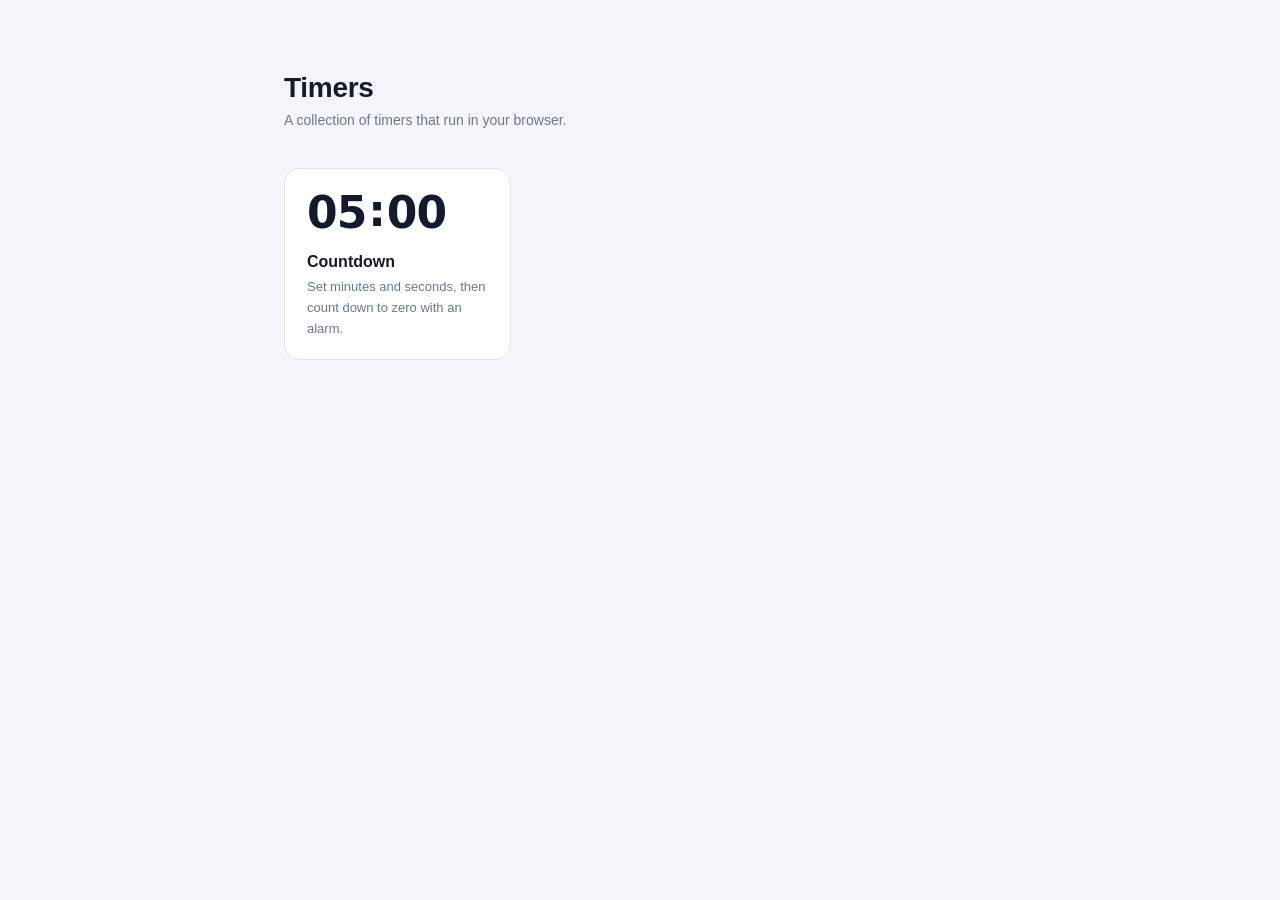
==== index.html @ 2de7f892 "テーマ設定をタイマーごとに独立させ、一覧ページはライト表示だけにする - localStorage はドメイン全体で共有されるため、カウントダウンタイマーのテーマの   保存キーを timer-the" ====
<!doctype html>
<html lang="en">
<head>
  <meta charset="utf-8">
  <meta name="viewport" content="width=device-width, initial-scale=1">
  <title>Timers</title>
  <style>
    /* 一覧はテーマを持たず、ライト表示だけにする (テーマの有無は各タイマーに任せる)。
       色とフォントは countdown/style.css のライトテーマと同じ値を使う */
    :root {
      color-scheme: light;
      --bg: #f4f6fb;
      --surface: #ffffff;
      --border: #dfe4ee;
      --text: #131a2b;
      --text-dim: #6b7690;
      --accent: #2f5fe0;
    }

    :root {
      --font-display: "SF Pro Display", -apple-system, BlinkMacSystemFont, "Segoe UI", Roboto,
        "Helvetica Neue", system-ui, sans-serif;
    }

    * { box-sizing: border-box; }

    html { -webkit-text-size-adjust: 100%; }

    body {
      margin: 0;
      min-height: 100vh;
      min-height: 100dvh;
      background: var(--bg);
      color: var(--text);
      font-family: "Helvetica Neue", Arial, "Hiragino Kaku Gothic ProN", "Hiragino Sans", Meiryo, sans-serif;
      -webkit-font-smoothing: antialiased;
    }

    .page {
      max-width: 760px;
      margin: 0 auto;
      padding: 72px 24px 48px;
    }

    .page__title {
      margin: 0;
      font-size: 28px;
      font-weight: 700;
      letter-spacing: -0.01em;
    }

    .page__lead {
      margin: 8px 0 0;
      font-size: 14px;
      color: var(--text-dim);
    }

    .timers {
      display: grid;
      grid-template-columns: repeat(auto-fill, minmax(220px, 1fr));
      gap: 16px;
      margin: 40px 0 0;
      padding: 0;
      list-style: none;
    }

    .timer-card {
      display: flex;
      flex-direction: column;
      gap: 18px;
      height: 100%;
      padding: 22px 22px 20px;
      border: 1px solid var(--border);
      border-radius: 16px;
      background: var(--surface);
      color: inherit;
      text-decoration: none;
      transition: border-color 0.15s ease;
    }

    .timer-card:hover { border-color: var(--accent); }

    .timer-card:focus-visible {
      outline: 2px solid var(--accent);
      outline-offset: 2px;
    }

    /* タイマーの見た目をそのまま縮めた飾り。読み上げは下の名前と説明に任せる */
    .timer-card__face {
      font-family: var(--font-display);
      font-size: 44px;
      font-weight: 700;
      font-variant-numeric: tabular-nums;
      letter-spacing: -0.02em;
      line-height: 1;
    }

    /* タイマー本体と同じく、細いコロンを視覚的な中心まで少し持ち上げる */
    .timer-card__colon {
      position: relative;
      top: -0.04em;
      margin: 0 0.04em;
    }

    .timer-card__name {
      margin: 0;
      font-size: 16px;
      font-weight: 600;
    }

    .timer-card__desc {
      margin: 6px 0 0;
      font-size: 13px;
      line-height: 1.6;
      color: var(--text-dim);
    }

    @media (max-width: 480px) {
      .page { padding-top: 48px; }
    }
  </style>
</head>
<body>
  <main class="page">
    <h1 class="page__title">Timers</h1>
    <p class="page__lead">A collection of timers that run in your browser.</p>

    <!-- タイマーを追加したら、ここに li を 1 つ足す -->
    <ul class="timers">
      <li>
        <a class="timer-card" href="countdown/">
          <span class="timer-card__face" aria-hidden="true">05<span class="timer-card__colon">:</span>00</span>
          <div>
            <h2 class="timer-card__name">Countdown</h2>
            <p class="timer-card__desc">Set minutes and seconds, then count down to zero with an alarm.</p>
          </div>
        </a>
      </li>
    </ul>
  </main>
</body>
</html>
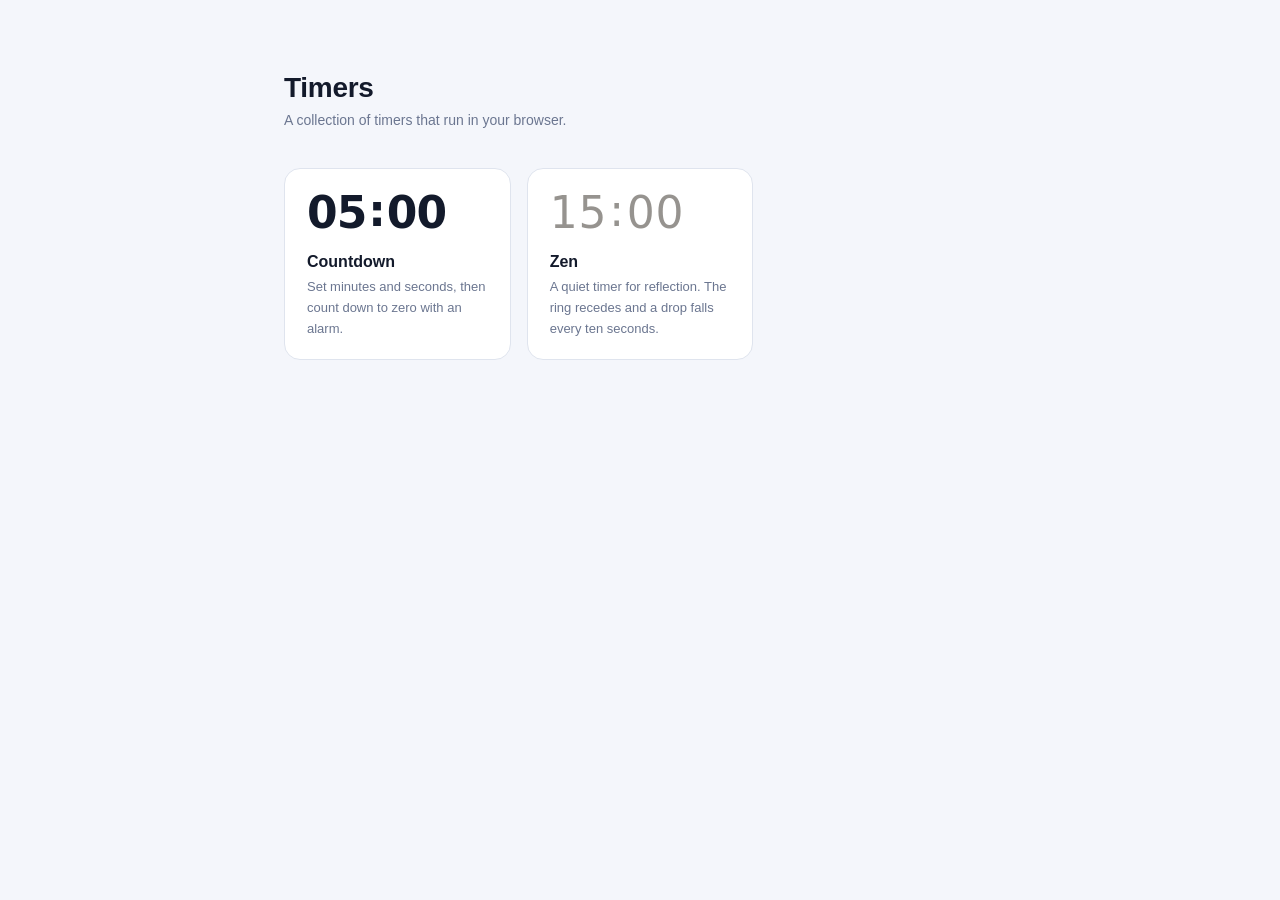
==== commit ae9cfa00: "振り返りのための静かなタイマー Zen を追加する - 画面は 1 枚。設定中と計測中は同じ面の状態違いで、数字の要素は最後まで差し替えない。   カウントダウン画面へ切り替わるのではなく、操作が引い" ====
--- a/index.html
+++ b/index.html
@@ -102,6 +102,13 @@
       margin: 0 0.04em;
     }
 
+    /* 静かなタイマーはカードの表情も軽くする */
+    .timer-card__face--zen {
+      font-weight: 300;
+      letter-spacing: 0.02em;
+      color: rgba(63, 58, 51, 0.55);
+    }
+
     .timer-card__name {
       margin: 0;
       font-size: 16px;
@@ -136,6 +143,15 @@
           </div>
         </a>
       </li>
+      <li>
+        <a class="timer-card" href="zen/">
+          <span class="timer-card__face timer-card__face--zen" aria-hidden="true">15<span class="timer-card__colon">:</span>00</span>
+          <div>
+            <h2 class="timer-card__name">Zen</h2>
+            <p class="timer-card__desc">A quiet timer for reflection. The ring recedes and a drop falls every ten seconds.</p>
+          </div>
+        </a>
+      </li>
     </ul>
   </main>
 </body>
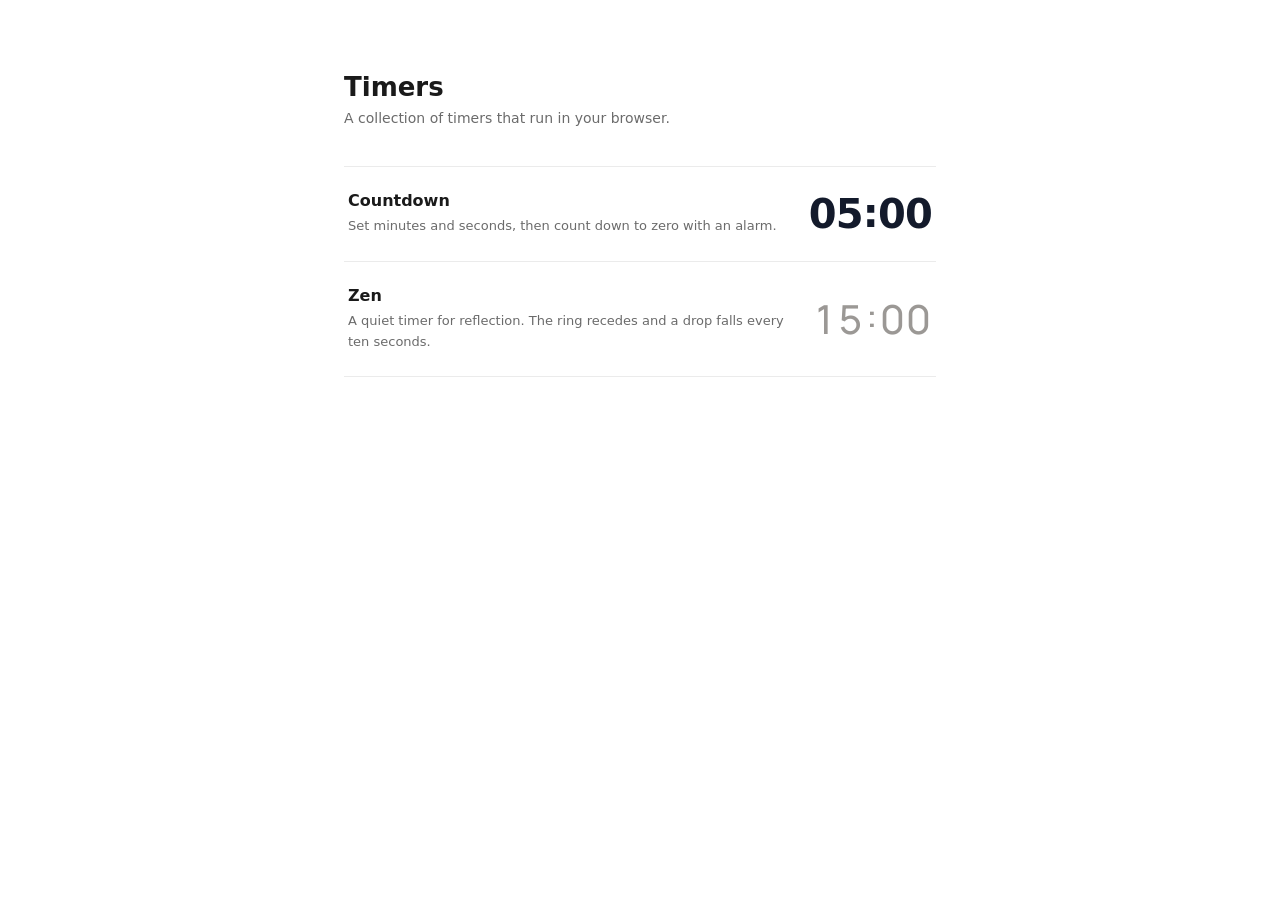
==== commit fe58bace: "一覧をリストに組み替え、各タイマーから独立させる 一覧は countdown のライトテーマの値をそのまま写して作られていて、 タイマーが 2 つになった時点で前提が切れていた。器と中身の責任を分け直" ====
--- a/index.html
+++ b/index.html
@@ -5,21 +5,26 @@
   <meta name="viewport" content="width=device-width, initial-scale=1">
   <title>Timers</title>
   <style>
-    /* 一覧はテーマを持たず、ライト表示だけにする (テーマの有無は各タイマーに任せる)。
-       色とフォントは countdown/style.css のライトテーマと同じ値を使う */
+    /* 一覧の器は各タイマーから独立させる。テーマも持たず、地は白・インクは無彩色・書体はシステムのもの。
+       ただし右の数字だけは各タイマーの見本として、本体の書体とスタイルをそのまま出す (下の「数字」を参照) */
     :root {
       color-scheme: light;
-      --bg: #f4f6fb;
-      --surface: #ffffff;
-      --border: #dfe4ee;
-      --text: #131a2b;
-      --text-dim: #6b7690;
-      --accent: #2f5fe0;
+      --text: #1a1a1a;
+      --text-dim: #6b6b6b;
+      --line: rgba(0, 0, 0, 0.14);
+      --line-faint: rgba(0, 0, 0, 0.08);
     }
 
-    :root {
-      --font-display: "SF Pro Display", -apple-system, BlinkMacSystemFont, "Segoe UI", Roboto,
-        "Helvetica Neue", system-ui, sans-serif;
+    /* zen の数字用。実体は zen が自前配信しているものをそのまま読む (一覧 → zen の依存はこの 1 箇所だけ)。
+       ライセンスは SIL Open Font License 1.1 で、全文と著作権表示は zen/fonts/OFL.txt にある。
+       font-display は zen (block) と変えて swap にする。一覧は待たせる画面ではないので、
+       まず出してから差し替える方がよい */
+    @font-face {
+      font-family: 'Manrope';
+      font-style: normal;
+      font-weight: 500;
+      font-display: swap;
+      src: url('zen/fonts/manrope-500-latin.woff2') format('woff2');
     }
 
     * { box-sizing: border-box; }
@@ -30,23 +35,23 @@
       margin: 0;
       min-height: 100vh;
       min-height: 100dvh;
-      background: var(--bg);
+      background: #ffffff;
       color: var(--text);
-      font-family: "Helvetica Neue", Arial, "Hiragino Kaku Gothic ProN", "Hiragino Sans", Meiryo, sans-serif;
+      font-family: system-ui, -apple-system, BlinkMacSystemFont, "Segoe UI", Roboto,
+        "Helvetica Neue", Arial, "Hiragino Kaku Gothic ProN", "Hiragino Sans", Meiryo, sans-serif;
       -webkit-font-smoothing: antialiased;
     }
 
     .page {
-      max-width: 760px;
+      max-width: 640px;
       margin: 0 auto;
       padding: 72px 24px 48px;
     }
 
     .page__title {
       margin: 0;
-      font-size: 28px;
-      font-weight: 700;
-      letter-spacing: -0.01em;
+      font-size: 26px;
+      font-weight: 600;
     }
 
     .page__lead {
@@ -55,75 +60,105 @@
       color: var(--text-dim);
     }
 
+    /* 面で区切らず、罫線で並べる */
     .timers {
-      display: grid;
-      grid-template-columns: repeat(auto-fill, minmax(220px, 1fr));
-      gap: 16px;
       margin: 40px 0 0;
       padding: 0;
       list-style: none;
+      border-top: 1px solid var(--line-faint);
     }
 
-    .timer-card {
+    .timer-row {
       display: flex;
-      flex-direction: column;
-      gap: 18px;
-      height: 100%;
-      padding: 22px 22px 20px;
-      border: 1px solid var(--border);
-      border-radius: 16px;
-      background: var(--surface);
+      align-items: center;
+      justify-content: space-between;
+      gap: 24px;
+      padding: 24px 4px;
+      border-bottom: 1px solid var(--line-faint);
       color: inherit;
       text-decoration: none;
-      transition: border-color 0.15s ease;
     }
 
-    .timer-card:hover { border-color: var(--accent); }
-
-    .timer-card:focus-visible {
-      outline: 2px solid var(--accent);
-      outline-offset: 2px;
+    /* 地に色を敷かず、数字も各タイマーの色で固定したいので、hover はタイトルの下線だけで返す。
+       罫線は行を区切る役に徹させ、状態では動かさない。
+       キーボードで辿るときも同じ見え方になるよう :focus-visible にも同じ返しを付ける */
+    .timer-row:hover .timer-row__name,
+    .timer-row:focus-visible .timer-row__name {
+      text-decoration: underline;
+      text-decoration-thickness: 1px;
+      text-underline-offset: 3px;
     }
 
-    /* タイマーの見た目をそのまま縮めた飾り。読み上げは下の名前と説明に任せる */
-    .timer-card__face {
-      font-family: var(--font-display);
-      font-size: 44px;
-      font-weight: 700;
-      font-variant-numeric: tabular-nums;
-      letter-spacing: -0.02em;
-      line-height: 1;
+    .timer-row:focus-visible {
+      outline: 1px solid var(--line);
+      outline-offset: 3px;
     }
 
-    /* タイマー本体と同じく、細いコロンを視覚的な中心まで少し持ち上げる */
-    .timer-card__colon {
-      position: relative;
-      top: -0.04em;
-      margin: 0 0.04em;
-    }
+    .timer-row__body { min-width: 0; }
 
-    /* 静かなタイマーはカードの表情も軽くする */
-    .timer-card__face--zen {
-      font-weight: 300;
-      letter-spacing: 0.02em;
-      color: rgba(63, 58, 51, 0.55);
-    }
-
-    .timer-card__name {
+    .timer-row__name {
       margin: 0;
       font-size: 16px;
       font-weight: 600;
     }
 
-    .timer-card__desc {
+    .timer-row__desc {
       margin: 6px 0 0;
       font-size: 13px;
       line-height: 1.6;
       color: var(--text-dim);
     }
 
+    /* ============ 数字 ============ */
+
+    /* ここだけは各タイマーの顔を見せる場所。書体・太さ・字間・色は本体から写している。
+       写しなので、タイマー側の数字の見た目を変えたらこの修飾クラスも手で合わせること。
+       大きさだけは一覧の都合で揃える (本体はどちらも画面幅に追従する clamp を使っている)。
+       地の陰影は持ち込まない。zen の text-shadow は温白 (#f7f6f3) の上で光る作りなので、
+       白地のここでは光の側が効かず、影だけが汚れとして残る */
+    .timer-row__face {
+      flex: none;
+      font-size: 40px;
+      font-variant-numeric: tabular-nums;
+      line-height: 1;
+    }
+
+    /* countdown: SF Pro Display の Bold。Mac 以外は各 OS のシステムフォントの太字に落ちる */
+    .timer-row__face--countdown {
+      font-family: "SF Pro Display", -apple-system, BlinkMacSystemFont, "Segoe UI", Roboto,
+        "Helvetica Neue", system-ui, sans-serif;
+      font-weight: 700;
+      letter-spacing: -0.02em;
+      color: #131a2b;
+    }
+
+    /* zen: Manrope の中庸。静けさを保ったまま芯を持たせる太さ */
+    .timer-row__face--zen {
+      font-family: Manrope, "SF Pro Display", -apple-system, BlinkMacSystemFont, "Segoe UI", Roboto,
+        "Helvetica Neue", system-ui, sans-serif;
+      font-weight: 500;
+      letter-spacing: 0.02em;
+      color: rgba(63, 58, 51, 0.52);
+    }
+
+    /* コロンを視覚的な中心まで持ち上げる量も書体ごとに違う。本体と同じ値を使う。
+       position: relative なら幅・高さは変わらないので、数字の位置には影響しない */
+    .timer-row__colon {
+      position: relative;
+      display: inline-block;
+    }
+
+    .timer-row__face--countdown .timer-row__colon { top: -0.015em; }
+
+    .timer-row__face--zen .timer-row__colon {
+      top: -0.1em;
+      padding: 0 2px;
+    }
+
     @media (max-width: 480px) {
       .page { padding-top: 48px; }
+      .timer-row { gap: 16px; padding: 20px 2px; }
+      .timer-row__face { font-size: 32px; }
     }
   </style>
 </head>
@@ -135,21 +170,21 @@
     <!-- タイマーを追加したら、ここに li を 1 つ足す -->
     <ul class="timers">
       <li>
-        <a class="timer-card" href="countdown/">
-          <span class="timer-card__face" aria-hidden="true">05<span class="timer-card__colon">:</span>00</span>
-          <div>
-            <h2 class="timer-card__name">Countdown</h2>
-            <p class="timer-card__desc">Set minutes and seconds, then count down to zero with an alarm.</p>
+        <a class="timer-row" href="countdown/">
+          <div class="timer-row__body">
+            <h2 class="timer-row__name">Countdown</h2>
+            <p class="timer-row__desc">Set minutes and seconds, then count down to zero with an alarm.</p>
           </div>
+          <span class="timer-row__face timer-row__face--countdown" aria-hidden="true">05<span class="timer-row__colon">:</span>00</span>
         </a>
       </li>
       <li>
-        <a class="timer-card" href="zen/">
-          <span class="timer-card__face timer-card__face--zen" aria-hidden="true">15<span class="timer-card__colon">:</span>00</span>
-          <div>
-            <h2 class="timer-card__name">Zen</h2>
-            <p class="timer-card__desc">A quiet timer for reflection. The ring recedes and a drop falls every ten seconds.</p>
+        <a class="timer-row" href="zen/">
+          <div class="timer-row__body">
+            <h2 class="timer-row__name">Zen</h2>
+            <p class="timer-row__desc">A quiet timer for reflection. The ring recedes and a drop falls every ten seconds.</p>
           </div>
+          <span class="timer-row__face timer-row__face--zen" aria-hidden="true">15<span class="timer-row__colon">:</span>00</span>
         </a>
       </li>
     </ul>
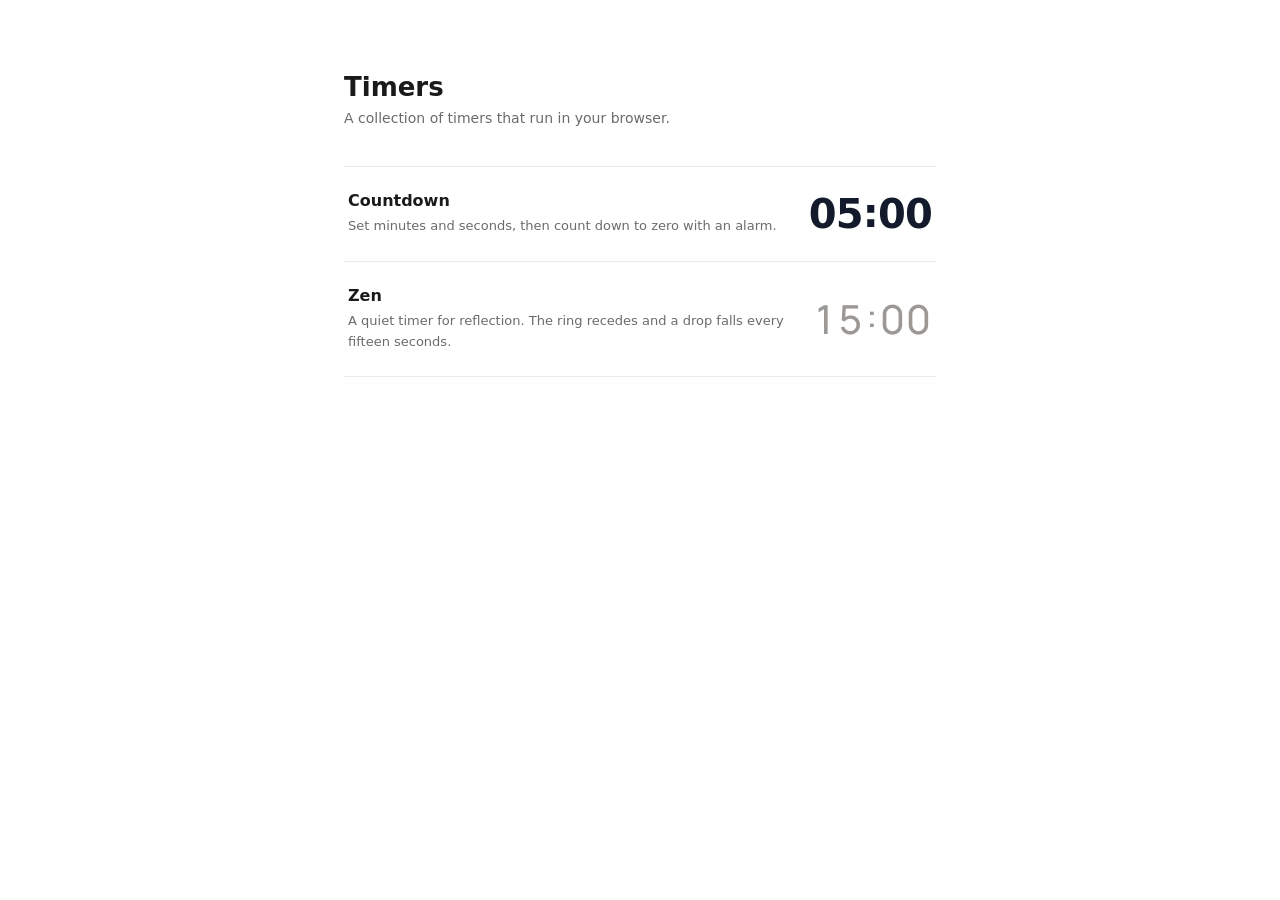
==== commit 48fde91e: "レビュー指摘の 4 件を直す - 一覧の説明文が波紋の間隔を ten seconds と書いていたが、実装は 15 秒なので合わせる - 終了後も setupMs が元の長さのまま残り、+30s が直" ====
--- a/index.html
+++ b/index.html
@@ -182,7 +182,7 @@
         <a class="timer-row" href="zen/">
           <div class="timer-row__body">
             <h2 class="timer-row__name">Zen</h2>
-            <p class="timer-row__desc">A quiet timer for reflection. The ring recedes and a drop falls every ten seconds.</p>
+            <p class="timer-row__desc">A quiet timer for reflection. The ring recedes and a drop falls every fifteen seconds.</p>
           </div>
           <span class="timer-row__face timer-row__face--zen" aria-hidden="true">15<span class="timer-row__colon">:</span>00</span>
         </a>
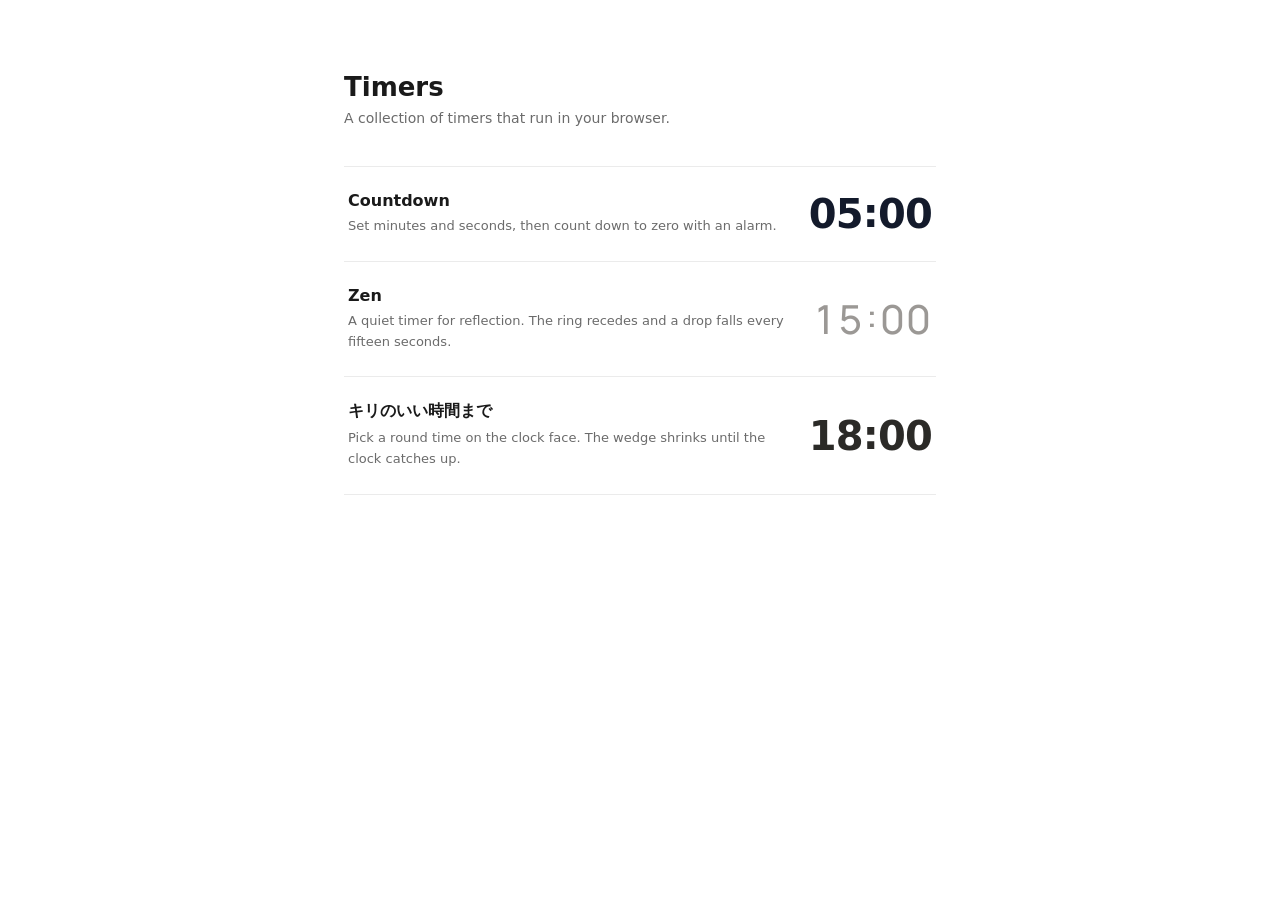
==== commit da7f06ec: "一覧に「キリのいい時間まで」を追加 - 右の数字は本体の書体 (システム書体の半太) を写す。この 1 枚だけ数字が残り時間ではなく   終わりの時刻なので、見本も時刻の形で出す - 名前だけが日本語" ====
--- a/index.html
+++ b/index.html
@@ -154,6 +154,18 @@
       top: -0.1em;
       padding: 0 2px;
     }
+
+    /* キリのいい時間まで: システム書体の半太。countdown (700) より軽く、zen (500) より締まる。
+       この一枚だけ数字が「残り時間」ではなく「終わりの時刻」なので、見本も時刻の形で出す */
+    .timer-row__face--kiri {
+      font-family: "SF Pro Display", -apple-system, BlinkMacSystemFont, "Segoe UI", Roboto,
+        "Helvetica Neue", system-ui, sans-serif;
+      font-weight: 600;
+      letter-spacing: -0.02em;
+      color: #2b2a27;
+    }
+
+    .timer-row__face--kiri .timer-row__colon { top: -0.015em; }
 
     @media (max-width: 480px) {
       .page { padding-top: 48px; }
@@ -187,6 +199,16 @@
           <span class="timer-row__face timer-row__face--zen" aria-hidden="true">15<span class="timer-row__colon">:</span>00</span>
         </a>
       </li>
+      <li>
+        <a class="timer-row" href="kiri-no-ii-time/">
+          <div class="timer-row__body">
+            <!-- 名前だけが日本語なので、lang はこの見出しに付ける (説明文と器は英語のまま) -->
+            <h2 class="timer-row__name" lang="ja">キリのいい時間まで</h2>
+            <p class="timer-row__desc">Pick a round time on the clock face. The wedge shrinks until the clock catches up.</p>
+          </div>
+          <span class="timer-row__face timer-row__face--kiri" aria-hidden="true">18<span class="timer-row__colon">:</span>00</span>
+        </a>
+      </li>
     </ul>
   </main>
 </body>
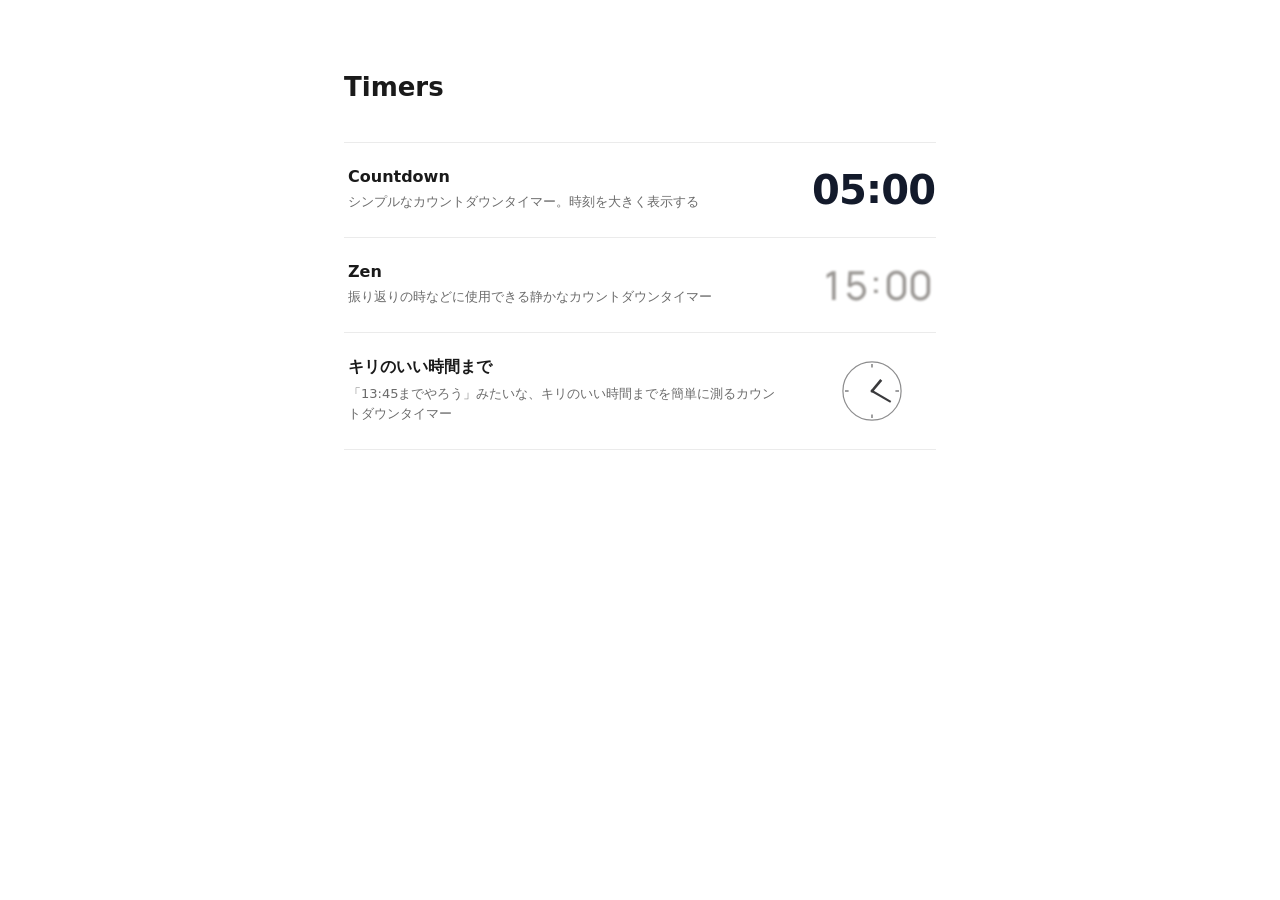
==== commit 8879fd5f: "一覧の見本をキリの盤面に差し替え、右カラムの幅を揃える - キリの見本を数字から時計盤の図形にする。この道具の顔は残り時間の数字ではなく時計なので、   そちらを写す。60px では 60 本の目盛も" ====
--- a/index.html
+++ b/index.html
@@ -116,8 +116,13 @@
        大きさだけは一覧の都合で揃える (本体はどちらも画面幅に追従する clamp を使っている)。
        地の陰影は持ち込まない。zen の text-shadow は温白 (#f7f6f3) の上で光る作りなので、
        白地のここでは光の側が効かず、影だけが汚れとして残る */
+    /* 右カラムは幅を固定する。見本の幅が行ごとに違うと、左の説明文の折り返し位置がずれる。
+       中身 (数字でも図形でも) は右端に寄せて、縦の線を 1 本に見せる */
     .timer-row__face {
       flex: none;
+      width: 120px;
+      text-align: right;
+      white-space: nowrap;
       font-size: 40px;
       font-variant-numeric: tabular-nums;
       line-height: 1;
@@ -132,12 +137,15 @@
       color: #131a2b;
     }
 
-    /* zen: Manrope の中庸。静けさを保ったまま芯を持たせる太さ */
+    /* zen: Manrope の中庸。静けさを保ったまま芯を持たせる太さ。
+       ここだけ本体には無いぼかしを一段かける (書体と色の写しからは外れるが、
+       あの画面の静けさは数字の輪郭の緩さに出ているため) */
     .timer-row__face--zen {
+      filter: blur(1.1px);
       font-family: Manrope, "SF Pro Display", -apple-system, BlinkMacSystemFont, "Segoe UI", Roboto,
         "Helvetica Neue", system-ui, sans-serif;
       font-weight: 500;
-      letter-spacing: 0.02em;
+      letter-spacing: -0.02em;
       color: rgba(63, 58, 51, 0.52);
     }
 
@@ -155,29 +163,46 @@
       padding: 0 2px;
     }
 
-    /* キリのいい時間まで: システム書体の半太。countdown (700) より軽く、zen (500) より締まる。
-       この一枚だけ数字が「残り時間」ではなく「終わりの時刻」なので、見本も時刻の形で出す */
-    .timer-row__face--kiri {
-      font-family: "SF Pro Display", -apple-system, BlinkMacSystemFont, "Segoe UI", Roboto,
-        "Helvetica Neue", system-ui, sans-serif;
-      font-weight: 600;
-      letter-spacing: -0.02em;
-      color: #2b2a27;
-    }
-
-    .timer-row__face--kiri .timer-row__colon { top: -0.015em; }
+    /* キリのいい時間まで: ここだけ数字ではなく盤面そのものを見本にする。
+       この道具の顔は数字ではなく時計だから、そちらを写す。
+       この大きさでは 60 本の目盛も 12 個の数字も潰れるので、構造 (白い盤・縁・目盛・針) だけ残して要素を絞る。
+       線幅は本体の比率をそのまま縮めると消えてしまうため、この大きさで見える太さに起こしてある */
+    .kiri-dial {
+      display: block;
+      margin: 0 auto; /* 数字は右端に揃うが、図形は円なので右カラムの中央に置く */
+      width: 60px;
+      height: 60px;
+    }
+
+    .kiri-dial__face { fill: #ffffff; }
+
+    .kiri-dial__rim {
+      fill: none;
+      stroke: rgba(58, 58, 60, 0.58);
+      stroke-width: 4;
+    }
+
+    .kiri-dial__ticks line {
+      stroke: rgba(58, 58, 60, 0.72);
+      stroke-width: 4.5;
+    }
+
+    .kiri-dial__hand { stroke: #3a3a3c; }
+    .kiri-dial__hand--hour { stroke-width: 9; }
+    .kiri-dial__hand--minute { stroke-width: 7; }
+    .kiri-dial__pin { fill: #3a3a3c; }
 
     @media (max-width: 480px) {
       .page { padding-top: 48px; }
       .timer-row { gap: 16px; padding: 20px 2px; }
-      .timer-row__face { font-size: 32px; }
+      .timer-row__face { width: 96px; font-size: 32px; }
+      .kiri-dial { width: 48px; height: 48px; }
     }
   </style>
 </head>
 <body>
   <main class="page">
     <h1 class="page__title">Timers</h1>
-    <p class="page__lead">A collection of timers that run in your browser.</p>
 
     <!-- タイマーを追加したら、ここに li を 1 つ足す -->
     <ul class="timers">
@@ -185,7 +210,7 @@
         <a class="timer-row" href="countdown/">
           <div class="timer-row__body">
             <h2 class="timer-row__name">Countdown</h2>
-            <p class="timer-row__desc">Set minutes and seconds, then count down to zero with an alarm.</p>
+            <p class="timer-row__desc">シンプルなカウントダウンタイマー。時刻を大きく表示する</p>
           </div>
           <span class="timer-row__face timer-row__face--countdown" aria-hidden="true">05<span class="timer-row__colon">:</span>00</span>
         </a>
@@ -194,7 +219,7 @@
         <a class="timer-row" href="zen/">
           <div class="timer-row__body">
             <h2 class="timer-row__name">Zen</h2>
-            <p class="timer-row__desc">A quiet timer for reflection. The ring recedes and a drop falls every fifteen seconds.</p>
+            <p class="timer-row__desc">振り返りの時などに使用できる静かなカウントダウンタイマー</p>
           </div>
           <span class="timer-row__face timer-row__face--zen" aria-hidden="true">15<span class="timer-row__colon">:</span>00</span>
         </a>
@@ -204,9 +229,24 @@
           <div class="timer-row__body">
             <!-- 名前だけが日本語なので、lang はこの見出しに付ける (説明文と器は英語のまま) -->
             <h2 class="timer-row__name" lang="ja">キリのいい時間まで</h2>
-            <p class="timer-row__desc">Pick a round time on the clock face. The wedge shrinks until the clock catches up.</p>
+            <p class="timer-row__desc">「13:45までやろう」みたいな、キリのいい時間までを簡単に測るカウントダウンタイマー</p>
           </div>
-          <span class="timer-row__face timer-row__face--kiri" aria-hidden="true">18<span class="timer-row__colon">:</span>00</span>
+          <span class="timer-row__face timer-row__face--kiri" aria-hidden="true">
+            <!-- 針は 13:20 を指している -->
+            <svg class="kiri-dial" viewBox="0 0 200 200">
+            <circle class="kiri-dial__face" cx="100" cy="100" r="97" />
+            <g class="kiri-dial__ticks">
+              <line x1="100.0" y1="22.0" x2="100.0" y2="10.0" />
+              <line x1="178.0" y1="100.0" x2="190.0" y2="100.0" />
+              <line x1="100.0" y1="178.0" x2="100.0" y2="190.0" />
+              <line x1="22.0" y1="100.0" x2="10.0" y2="100.0" />
+            </g>
+            <circle class="kiri-dial__rim" cx="100" cy="100" r="97" />
+            <line class="kiri-dial__hand kiri-dial__hand--hour" x1="100" y1="100" x2="130.85" y2="63.23" />
+            <line class="kiri-dial__hand kiri-dial__hand--minute" x1="100" y1="100" x2="162.35" y2="136.0" />
+            <circle class="kiri-dial__pin" cx="100" cy="100" r="5" />
+          </svg>
+          </span>
         </a>
       </li>
     </ul>
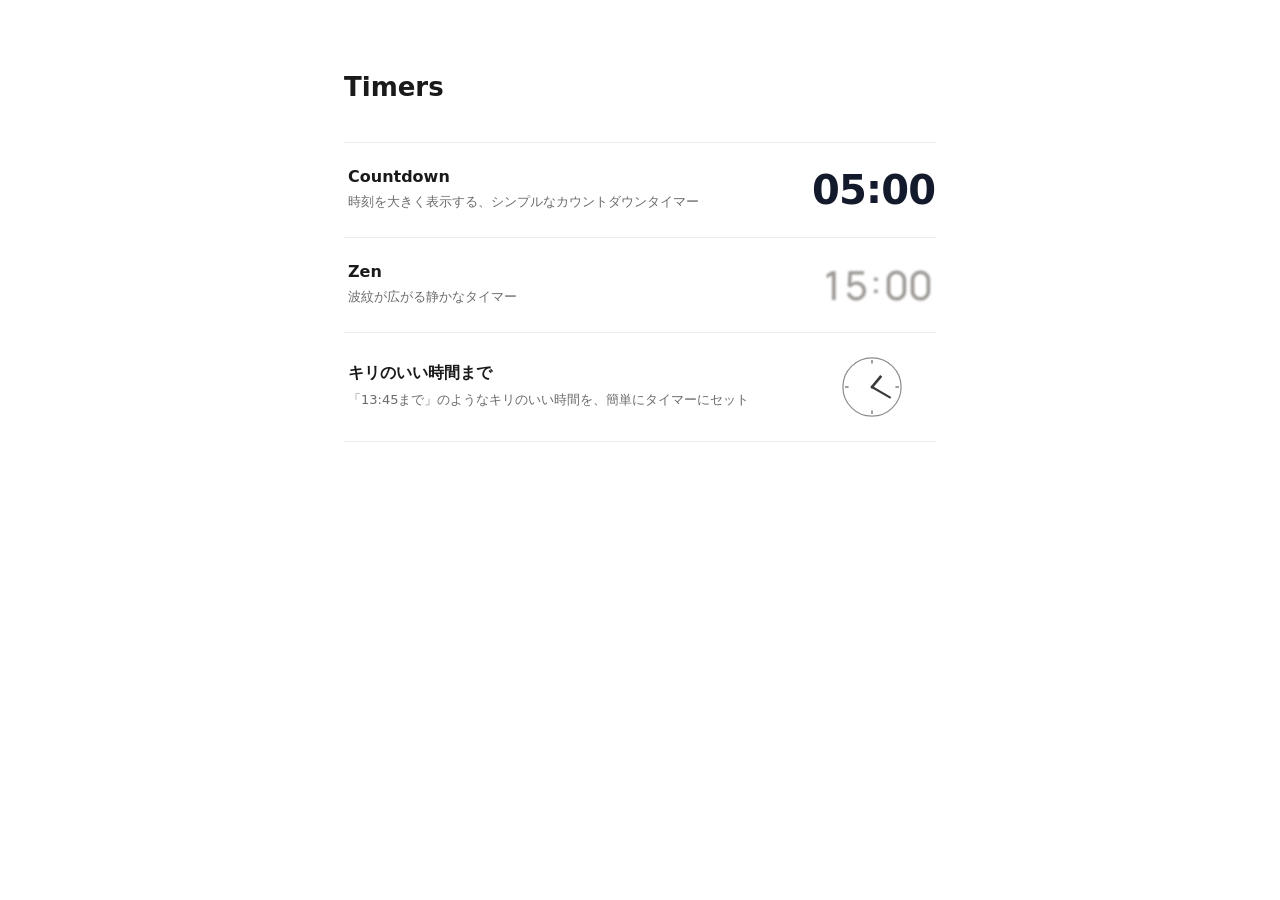
==== commit 20e0d2b3: "レビュー指摘の 4 件を直し、一覧の説明文を整える - 読み上げ用ラベルの作り直しを、現在時刻の分ではなく「現在時刻 + LEAD_MS」の通算分で数える。   分頭でしか作り直していなかったため、次" ====
--- a/index.html
+++ b/index.html
@@ -1,5 +1,5 @@
 <!doctype html>
-<html lang="en">
+<html lang="ja">
 <head>
   <meta charset="utf-8">
   <meta name="viewport" content="width=device-width, initial-scale=1">
@@ -54,11 +54,6 @@
       font-weight: 600;
     }
 
-    .page__lead {
-      margin: 8px 0 0;
-      font-size: 14px;
-      color: var(--text-dim);
-    }
 
     /* 面で区切らず、罫線で並べる */
     .timers {
@@ -210,7 +205,7 @@
         <a class="timer-row" href="countdown/">
           <div class="timer-row__body">
             <h2 class="timer-row__name">Countdown</h2>
-            <p class="timer-row__desc">シンプルなカウントダウンタイマー。時刻を大きく表示する</p>
+            <p class="timer-row__desc">時刻を大きく表示する、シンプルなカウントダウンタイマー</p>
           </div>
           <span class="timer-row__face timer-row__face--countdown" aria-hidden="true">05<span class="timer-row__colon">:</span>00</span>
         </a>
@@ -219,7 +214,7 @@
         <a class="timer-row" href="zen/">
           <div class="timer-row__body">
             <h2 class="timer-row__name">Zen</h2>
-            <p class="timer-row__desc">振り返りの時などに使用できる静かなカウントダウンタイマー</p>
+            <p class="timer-row__desc">波紋が広がる静かなタイマー</p>
           </div>
           <span class="timer-row__face timer-row__face--zen" aria-hidden="true">15<span class="timer-row__colon">:</span>00</span>
         </a>
@@ -227,9 +222,8 @@
       <li>
         <a class="timer-row" href="kiri-no-ii-time/">
           <div class="timer-row__body">
-            <!-- 名前だけが日本語なので、lang はこの見出しに付ける (説明文と器は英語のまま) -->
-            <h2 class="timer-row__name" lang="ja">キリのいい時間まで</h2>
-            <p class="timer-row__desc">「13:45までやろう」みたいな、キリのいい時間までを簡単に測るカウントダウンタイマー</p>
+            <h2 class="timer-row__name">キリのいい時間まで</h2>
+            <p class="timer-row__desc">「13:45まで」のようなキリのいい時間を、簡単にタイマーにセット</p>
           </div>
           <span class="timer-row__face timer-row__face--kiri" aria-hidden="true">
             <!-- 針は 13:20 を指している -->
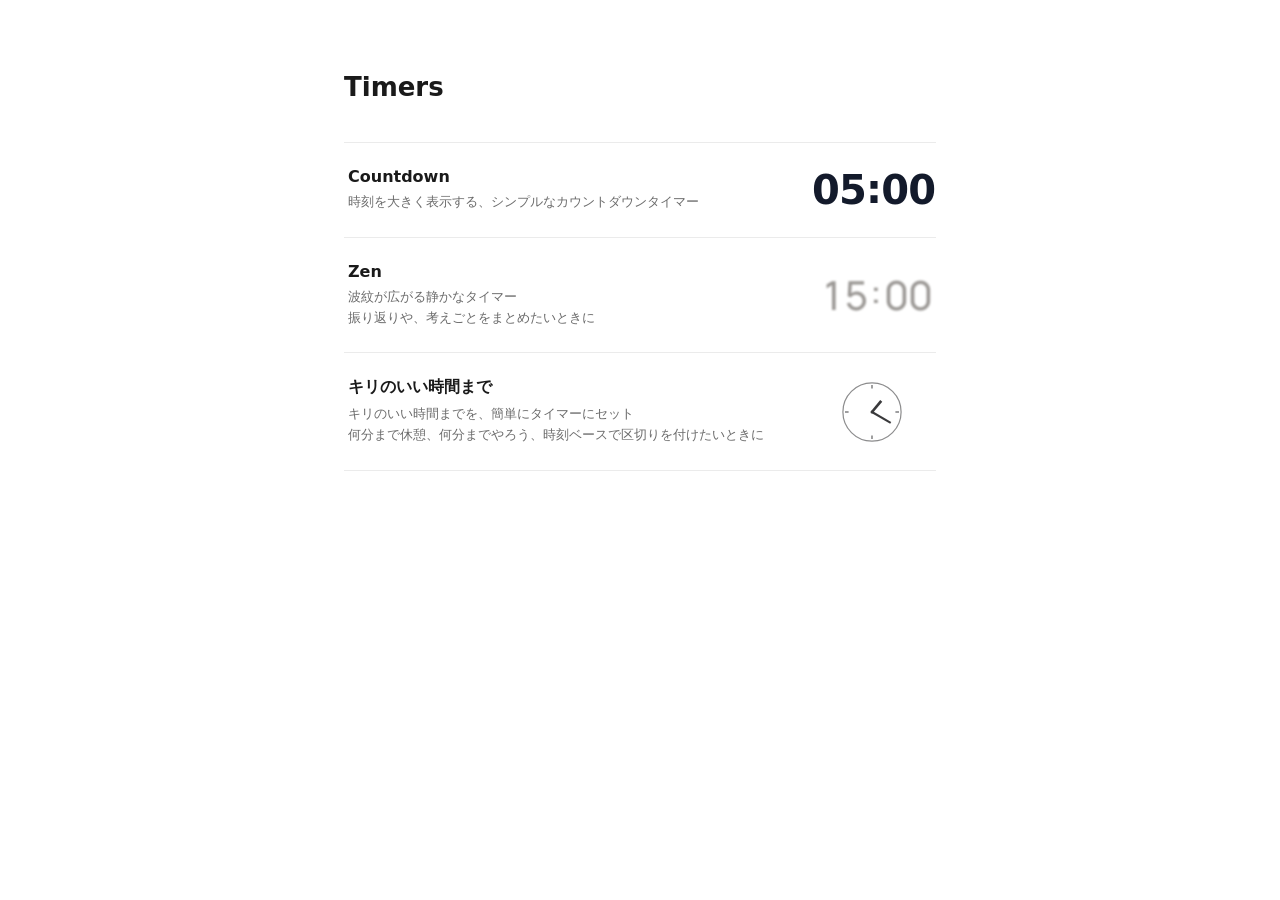
==== commit 15fb692d: "一覧の説明を 2 行構成にする 各タイマーに「どんなときに使うか」の行を足した。 ラベル (「こんなときに：」など) は置かず、1 行目は体言止めで何であるかを、 2 行目は「〜ときに」で用途を言う、" ====
--- a/index.html
+++ b/index.html
@@ -99,6 +99,16 @@
 
     .timer-row__desc {
       margin: 6px 0 0;
+      font-size: 13px;
+      line-height: 1.6;
+      color: var(--text-dim);
+    }
+
+    /* 2 行目は「どんなときに使うか」。見た目は 1 行目と同じにして、行送りだけで続ける。
+       濃さや大きさを落とすと補足に見えるが、ここは 2 行で 1 つの説明なので、
+       段落が折り返したのと同じ連なりにする */
+    .timer-row__use {
+      margin: 0;
       font-size: 13px;
       line-height: 1.6;
       color: var(--text-dim);
@@ -215,6 +225,7 @@
           <div class="timer-row__body">
             <h2 class="timer-row__name">Zen</h2>
             <p class="timer-row__desc">波紋が広がる静かなタイマー</p>
+            <p class="timer-row__use">振り返りや、考えごとをまとめたいときに</p>
           </div>
           <span class="timer-row__face timer-row__face--zen" aria-hidden="true">15<span class="timer-row__colon">:</span>00</span>
         </a>
@@ -223,7 +234,8 @@
         <a class="timer-row" href="kiri-no-ii-time/">
           <div class="timer-row__body">
             <h2 class="timer-row__name">キリのいい時間まで</h2>
-            <p class="timer-row__desc">「13:45まで」のようなキリのいい時間を、簡単にタイマーにセット</p>
+            <p class="timer-row__desc">キリのいい時間までを、簡単にタイマーにセット</p>
+            <p class="timer-row__use">何分まで休憩、何分までやろう、時刻ベースで区切りを付けたいときに</p>
           </div>
           <span class="timer-row__face timer-row__face--kiri" aria-hidden="true">
             <!-- 針は 13:20 を指している -->
